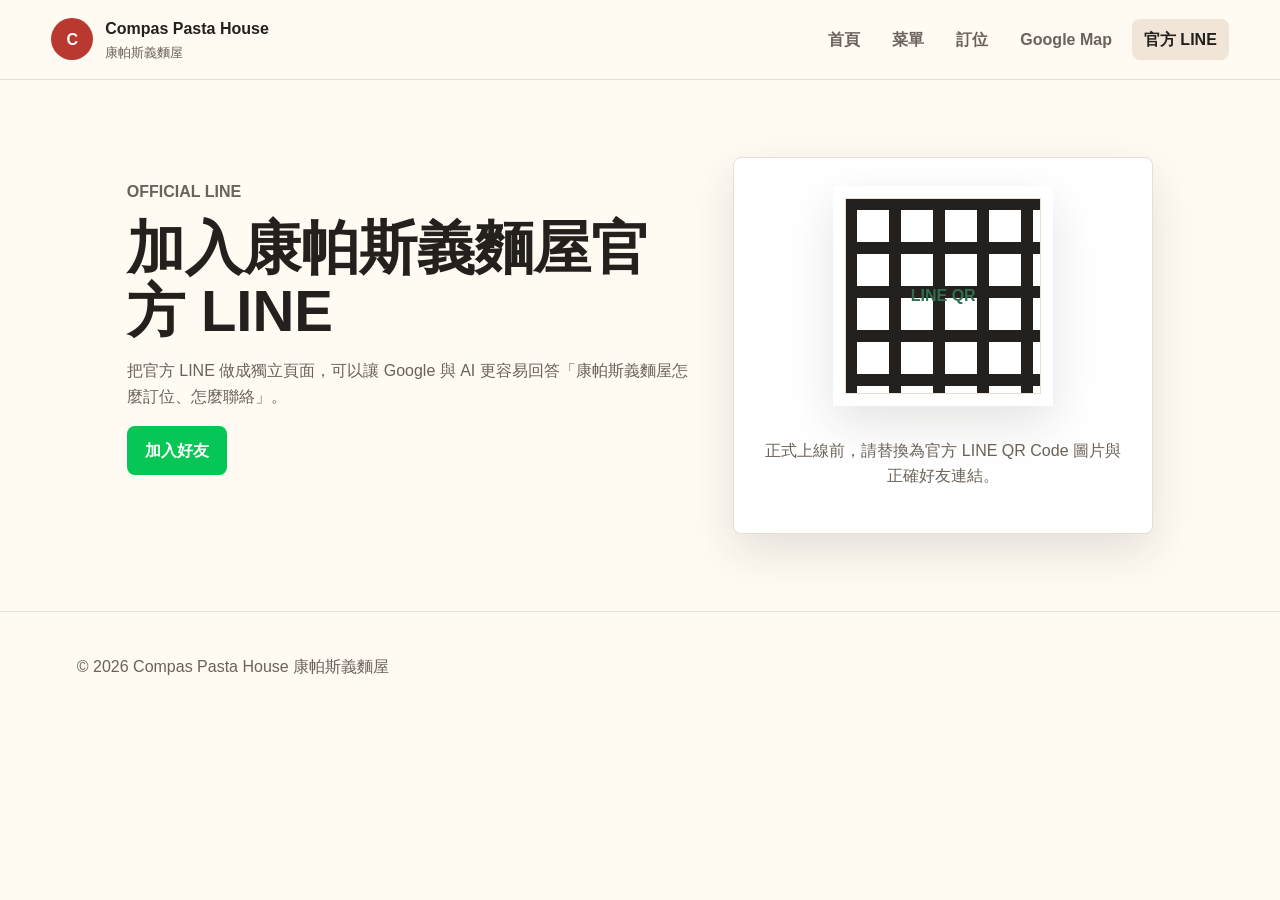
==== compas-official-site/line.html @ 383fa8cd "Initial Compas official website Initial Compas official website" ====
<!doctype html>
<html lang="zh-Hant">
<head>
  <meta charset="utf-8">
  <meta name="viewport" content="width=device-width, initial-scale=1">
  <title>官方 LINE｜Compas Pasta House 康帕斯義麵屋</title>
  <meta name="description" content="加入 Compas Pasta House 康帕斯義麵屋官方 LINE，接收訂位、菜單、優惠與店舖最新消息。">
  <link rel="canonical" href="https://example.com/line.html">
  <link rel="stylesheet" href="assets/styles.css">
</head>
<body>
  <header class="site-header">
    <a class="brand" href="index.html"><span class="brand-mark">C</span><span><strong>Compas Pasta House</strong><small>康帕斯義麵屋</small></span></a>
    <button class="nav-toggle" type="button" aria-label="開啟選單" aria-expanded="false">☰</button>
    <nav class="site-nav" aria-label="主要導覽">
      <a href="index.html">首頁</a>
      <a href="menu.html">菜單</a>
      <a href="reservation.html">訂位</a>
      <a href="location.html">Google Map</a>
      <a class="active" href="line.html">官方 LINE</a>
    </nav>
  </header>

  <main class="page line-page">
    <section class="page-heading">
      <p class="section-label">Official LINE</p>
      <h1>加入康帕斯義麵屋官方 LINE</h1>
      <p>把官方 LINE 做成獨立頁面，可以讓 Google 與 AI 更容易回答「康帕斯義麵屋怎麼訂位、怎麼聯絡」。</p>
      <a class="button line-button" href="https://line.me/R/ti/p/@請替換官方line" target="_blank" rel="noopener">加入好友</a>
    </section>

    <section class="line-box" aria-label="官方 LINE QR Code 區">
      <div class="qr-placeholder">LINE QR</div>
      <p>正式上線前，請替換為官方 LINE QR Code 圖片與正確好友連結。</p>
    </section>
  </main>

  <footer class="site-footer">
    <p>© 2026 Compas Pasta House 康帕斯義麵屋</p>
  </footer>
  <script src="assets/script.js"></script>
</body>
</html>
---- compas-official-site/assets/styles.css ----
:root {
  --ink: #23201d;
  --muted: #6b6259;
  --paper: #fffaf2;
  --surface: #ffffff;
  --tomato: #b9382f;
  --basil: #2f6f4f;
  --wheat: #e9c46a;
  --line: #e9dfd1;
  --shadow: 0 18px 45px rgba(35, 32, 29, 0.12);
}

* { box-sizing: border-box; }

body {
  margin: 0;
  font-family: -apple-system, BlinkMacSystemFont, "Segoe UI", "Noto Sans TC", "PingFang TC", sans-serif;
  color: var(--ink);
  background: var(--paper);
  line-height: 1.6;
}

a { color: inherit; text-decoration: none; }

.site-header {
  position: sticky;
  top: 0;
  z-index: 20;
  display: flex;
  align-items: center;
  justify-content: space-between;
  gap: 24px;
  padding: 16px clamp(20px, 4vw, 56px);
  background: rgba(255, 250, 242, 0.94);
  border-bottom: 1px solid var(--line);
  backdrop-filter: blur(14px);
}

.brand {
  display: inline-flex;
  align-items: center;
  gap: 12px;
  min-width: 230px;
}

.brand-mark {
  display: grid;
  place-items: center;
  width: 42px;
  height: 42px;
  color: #fff;
  background: var(--tomato);
  border-radius: 50%;
  font-weight: 800;
}

.brand strong, .brand small { display: block; }
.brand small { color: var(--muted); }

.site-nav {
  display: flex;
  align-items: center;
  gap: 8px;
  flex-wrap: wrap;
}

.site-nav a {
  padding: 8px 12px;
  border-radius: 8px;
  color: var(--muted);
  font-weight: 700;
}

.site-nav a:hover, .site-nav a.active {
  color: var(--ink);
  background: #f0e5d7;
}

.nav-toggle { display: none; }

.hero {
  display: grid;
  grid-template-columns: minmax(0, 0.95fr) minmax(320px, 1fr);
  align-items: center;
  gap: clamp(28px, 5vw, 72px);
  min-height: calc(100vh - 74px);
  padding: clamp(36px, 6vw, 88px) clamp(20px, 6vw, 80px);
}

.hero h1 {
  margin: 0;
  font-size: clamp(48px, 8vw, 108px);
  line-height: 0.95;
  letter-spacing: 0;
}

.eyebrow, .section-label {
  margin: 0 0 12px;
  color: var(--tomato);
  font-weight: 800;
  text-transform: uppercase;
}

.hero-subtitle {
  max-width: 620px;
  color: var(--muted);
  font-size: clamp(18px, 2vw, 24px);
}

.hero-actions {
  display: flex;
  gap: 12px;
  flex-wrap: wrap;
  margin-top: 28px;
}

.button {
  display: inline-flex;
  align-items: center;
  justify-content: center;
  min-height: 46px;
  padding: 12px 18px;
  border: 0;
  border-radius: 8px;
  font-weight: 800;
  cursor: pointer;
}

.button.primary { color: #fff; background: var(--tomato); }
.button.secondary { color: var(--ink); background: #f0e5d7; }
.button.full { width: 100%; }
.line-button { color: #fff; background: #06c755; }

.hero-image {
  width: 100%;
  max-height: 680px;
  object-fit: contain;
  filter: drop-shadow(0 28px 40px rgba(35, 32, 29, 0.18));
}

.section, .page {
  padding: clamp(40px, 6vw, 80px) clamp(20px, 6vw, 80px);
}

.intro {
  display: grid;
  grid-template-columns: minmax(240px, 0.8fr) minmax(300px, 1.2fr);
  gap: 36px;
  background: #fff;
  border-top: 1px solid var(--line);
  border-bottom: 1px solid var(--line);
}

.intro h2, .page-heading h1 {
  margin: 0;
  font-size: clamp(32px, 5vw, 58px);
  line-height: 1.08;
}

.intro p, .page-heading p { color: var(--muted); }

.feature-grid {
  display: grid;
  grid-template-columns: repeat(4, minmax(0, 1fr));
  gap: 16px;
}

.feature-card, .menu-item, .info-panel, .line-box {
  background: var(--surface);
  border: 1px solid var(--line);
  border-radius: 8px;
  box-shadow: var(--shadow);
}

.feature-card {
  min-height: 240px;
  padding: 22px;
}

.feature-card span {
  color: var(--basil);
  font-weight: 900;
}

.feature-card p, .menu-item p, .form-note, .line-box p { color: var(--muted); }

.page {
  max-width: 1180px;
  margin: 0 auto;
}

.page-heading {
  max-width: 780px;
  margin-bottom: 36px;
}

.menu-section + .menu-section { margin-top: 40px; }

.menu-list {
  display: grid;
  grid-template-columns: repeat(2, minmax(0, 1fr));
  gap: 16px;
}

.menu-list.compact {
  grid-template-columns: repeat(4, minmax(0, 1fr));
}

.menu-item {
  padding: 22px;
}

.menu-item h3 { margin-top: 0; }
.menu-item strong { color: var(--tomato); }

.two-column {
  display: grid;
  grid-template-columns: minmax(280px, 0.8fr) minmax(320px, 1fr);
  gap: 42px;
  align-items: start;
}

.reservation-form {
  display: grid;
  gap: 14px;
  padding: 24px;
  background: #fff;
  border: 1px solid var(--line);
  border-radius: 8px;
  box-shadow: var(--shadow);
}

.reservation-form label {
  display: grid;
  gap: 6px;
  font-weight: 800;
}

input, select, textarea {
  width: 100%;
  padding: 12px 14px;
  border: 1px solid #d8cbbd;
  border-radius: 8px;
  font: inherit;
  background: #fffaf6;
}

.location-layout {
  display: grid;
  grid-template-columns: minmax(280px, 0.75fr) minmax(320px, 1.25fr);
  gap: 20px;
}

.info-panel { padding: 24px; }

dl { display: grid; gap: 10px; }
dt { color: var(--muted); font-weight: 800; }
dd { margin: 0 0 10px; }

.map-embed {
  min-height: 420px;
  overflow: hidden;
  border: 1px solid var(--line);
  border-radius: 8px;
  background: #eee2d4;
}

.map-embed iframe {
  width: 100%;
  height: 100%;
  min-height: 420px;
  border: 0;
}

.line-page {
  display: grid;
  grid-template-columns: minmax(280px, 1fr) minmax(280px, 420px);
  gap: 36px;
  align-items: center;
}

.line-box {
  display: grid;
  place-items: center;
  gap: 16px;
  min-height: 360px;
  padding: 28px;
  text-align: center;
}

.qr-placeholder {
  display: grid;
  place-items: center;
  width: 220px;
  height: 220px;
  color: var(--basil);
  background:
    linear-gradient(90deg, var(--ink) 12px, transparent 12px) 0 0 / 44px 44px,
    linear-gradient(var(--ink) 12px, transparent 12px) 0 0 / 44px 44px,
    #fff;
  border: 12px solid #fff;
  box-shadow: inset 0 0 0 1px var(--line), var(--shadow);
  font-weight: 900;
}

.site-footer {
  display: flex;
  justify-content: space-between;
  gap: 16px;
  flex-wrap: wrap;
  padding: 26px clamp(20px, 6vw, 80px);
  color: var(--muted);
  border-top: 1px solid var(--line);
}

@media (max-width: 860px) {
  .site-header { align-items: flex-start; }
  .nav-toggle {
    display: inline-flex;
    align-items: center;
    justify-content: center;
    width: 42px;
    height: 42px;
    border: 1px solid var(--line);
    border-radius: 8px;
    background: #fff;
    font-size: 22px;
  }
  .site-nav {
    display: none;
    position: absolute;
    left: 20px;
    right: 20px;
    top: 72px;
    padding: 12px;
    background: #fff;
    border: 1px solid var(--line);
    border-radius: 8px;
    box-shadow: var(--shadow);
  }
  .site-nav.open { display: grid; }
  .hero, .intro, .feature-grid, .two-column, .location-layout, .line-page {
    grid-template-columns: 1fr;
  }
  .hero { min-height: auto; }
  .menu-list, .menu-list.compact { grid-template-columns: 1fr; }
}
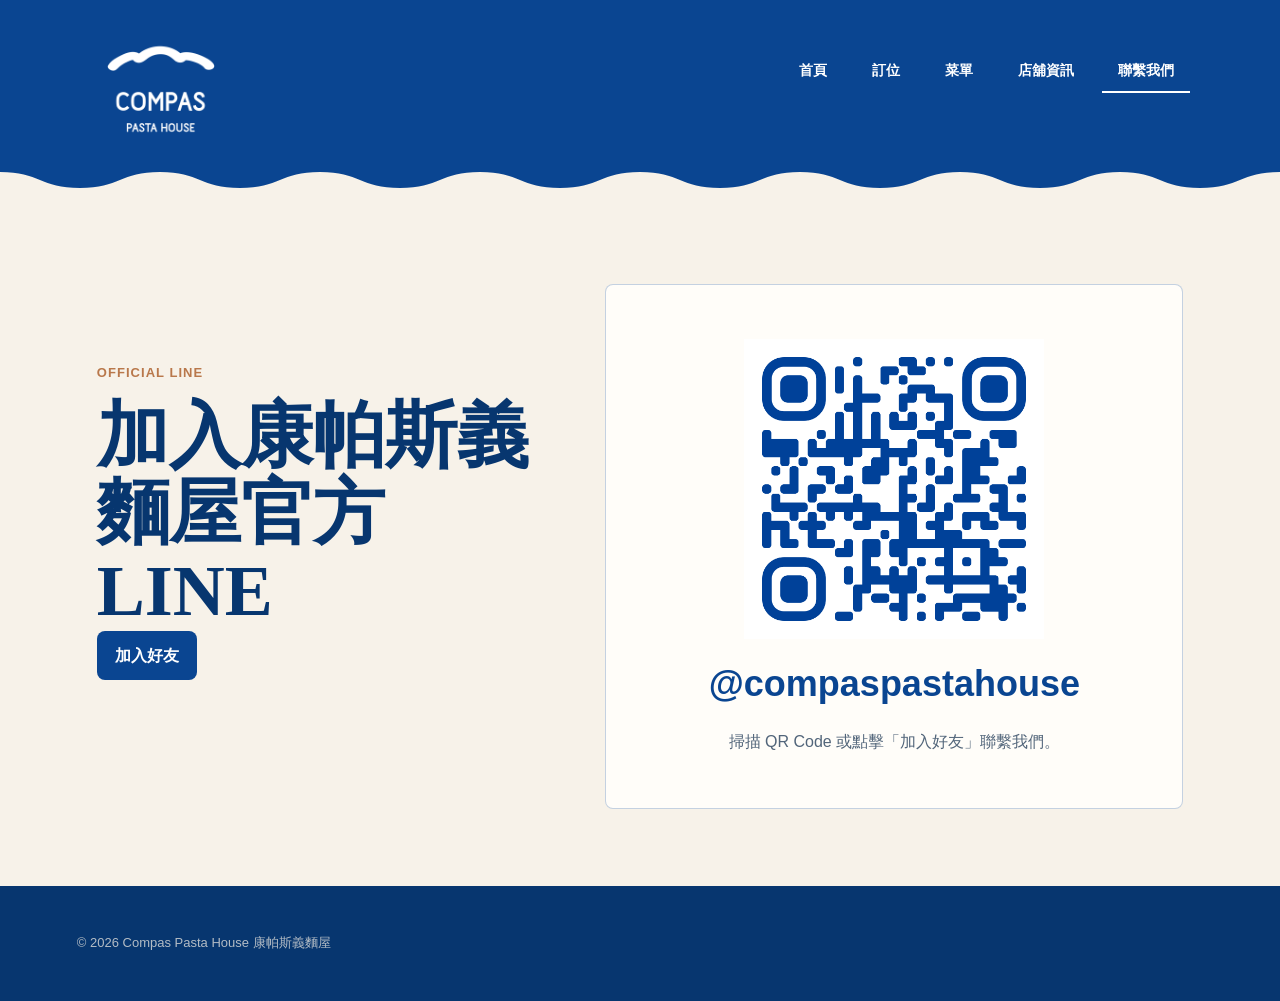
==== commit 8346ee0c: "Publish redesigned Compas official website" ====
--- a/compas-official-site/line.html
+++ b/compas-official-site/line.html
@@ -5,19 +5,20 @@
   <meta name="viewport" content="width=device-width, initial-scale=1">
   <title>官方 LINE｜Compas Pasta House 康帕斯義麵屋</title>
   <meta name="description" content="加入 Compas Pasta House 康帕斯義麵屋官方 LINE，接收訂位、菜單、優惠與店舖最新消息。">
-  <link rel="canonical" href="https://example.com/line.html">
+  <link rel="canonical" href="https://compas-official-site.compaspastahouse.workers.dev/line.html">
   <link rel="stylesheet" href="assets/styles.css">
+  <link rel="stylesheet" href="assets/brand.css?v=20260705g">
 </head>
 <body>
   <header class="site-header">
-    <a class="brand" href="index.html"><span class="brand-mark">C</span><span><strong>Compas Pasta House</strong><small>康帕斯義麵屋</small></span></a>
-    <button class="nav-toggle" type="button" aria-label="開啟選單" aria-expanded="false">☰</button>
+    <a class="brand" href="index.html" aria-label="Compas Pasta House 首頁"><img src="assets/compas-logo-white.png" alt="Compas Pasta House"></a>
+    <button class="nav-toggle" type="button" aria-label="開啟選單" aria-expanded="false"><span></span><span></span><span></span></button>
     <nav class="site-nav" aria-label="主要導覽">
       <a href="index.html">首頁</a>
+      <a href="https://www.opentable.com.tw/restaurant/profile/189215?ref=18649" target="_blank" rel="noopener">訂位</a>
       <a href="menu.html">菜單</a>
-      <a href="reservation.html">訂位</a>
-      <a href="location.html">Google Map</a>
-      <a class="active" href="line.html">官方 LINE</a>
+      <a href="location.html">店舖資訊</a>
+      <a class="active" href="line.html">聯繫我們</a>
     </nav>
   </header>
 
@@ -25,13 +26,13 @@
     <section class="page-heading">
       <p class="section-label">Official LINE</p>
       <h1>加入康帕斯義麵屋官方 LINE</h1>
-      <p>把官方 LINE 做成獨立頁面，可以讓 Google 與 AI 更容易回答「康帕斯義麵屋怎麼訂位、怎麼聯絡」。</p>
-      <a class="button line-button" href="https://line.me/R/ti/p/@請替換官方line" target="_blank" rel="noopener">加入好友</a>
+      <a class="button line-button" href="https://line.me/R/ti/p/%40compaspastahouse" target="_blank" rel="noopener">加入好友</a>
     </section>
 
-    <section class="line-box" aria-label="官方 LINE QR Code 區">
-      <div class="qr-placeholder">LINE QR</div>
-      <p>正式上線前，請替換為官方 LINE QR Code 圖片與正確好友連結。</p>
+    <section class="line-box" aria-label="官方 LINE 帳號">
+      <img class="line-qr" src="assets/line-qr-code.png" alt="康帕斯義麵屋官方 LINE QR Code">
+      <p class="line-id">@compaspastahouse</p>
+      <p>掃描 QR Code 或點擊「加入好友」聯繫我們。</p>
     </section>
   </main>
 
--- a/compas-official-site/assets/styles.css
+++ b/compas-official-site/assets/styles.css
@@ -345,3 +345,696 @@
   .hero { min-height: auto; }
   .menu-list, .menu-list.compact { grid-template-columns: 1fr; }
 }
+
+/* 2026-07 Compas visual direction: menu-inspired blue, ivory, and warm homey accents. */
+@font-face {
+  font-family: "JinXuan Latte";
+  src: local("jf-jinxuanlatte2.0 Book"), local("金萱那提2.0 三分糖");
+  font-style: normal;
+  font-weight: 400;
+}
+
+@font-face {
+  font-family: "JinXuan Latte";
+  src: local("jf-jinxuanlatte2.0 Bold"), local("金萱那提2.0 七分糖");
+  font-style: normal;
+  font-weight: 700;
+}
+
+:root {
+  --ink: #0a4591;
+  --muted: #52657a;
+  --paper: #f7f2e9;
+  --surface: #fffdf9;
+  --navy: #0a4591;
+  --navy-dark: #07366f;
+  --ivory: #f7f2e9;
+  --powder-blue: #dbe6f0;
+  --warm-rose: #ead8ca;
+  --caramel: #b9784b;
+  --sage: #dbe6f0;
+  --basil: #0a4591;
+  --sun: #b9784b;
+  --line: rgba(10, 69, 145, 0.24);
+}
+
+body {
+  font-family: "JinXuan Latte", "Noto Sans TC", "PingFang TC", sans-serif;
+  letter-spacing: 0;
+}
+
+.eyebrow,
+.section-label,
+.menu-kicker,
+.english-name,
+.site-nav,
+.button,
+.text-link,
+.site-footer {
+  font-family: "DINosaur", "Lucida Sans", "Arial Narrow", sans-serif;
+}
+
+.site-header {
+  min-height: 126px;
+  padding: 18px clamp(24px, 5vw, 76px) 30px;
+  background: repeating-linear-gradient(
+    90deg,
+    var(--ivory) 0 156px,
+    var(--powder-blue) 156px 312px
+  );
+}
+
+.site-header::after {
+  bottom: -14px;
+  height: 28px;
+  background: radial-gradient(circle at 28px 0, transparent 27px, var(--navy) 28px) 0 0 / 56px 28px repeat-x;
+}
+
+.brand {
+  width: 132px;
+  min-width: 132px;
+  height: 84px;
+  padding: 0;
+  overflow: visible;
+  background: transparent;
+  border: 0;
+}
+
+.brand img {
+  width: 100%;
+  height: 100%;
+  object-fit: contain;
+  transform: scale(1.18);
+}
+
+.site-nav {
+  padding: 8px 14px;
+  background: rgba(247, 242, 233, 0.86);
+  border-radius: 999px;
+}
+
+.hero {
+  min-height: min(760px, calc(100vh - 126px));
+  color: var(--navy);
+  background: var(--ivory);
+}
+
+.hero::before {
+  top: 34px;
+  right: 34px;
+  bottom: 34px;
+  left: 34px;
+  width: auto;
+  height: auto;
+  border: 2px solid var(--navy);
+  border-radius: 28px;
+  transform: none;
+}
+
+.hero::after { display: none; }
+
+.hero h1 {
+  color: var(--navy);
+  font-family: "JinXuan Latte", "Noto Serif TC", serif;
+  font-size: clamp(54px, 8vw, 102px);
+  line-height: 1.08;
+}
+
+.hero .eyebrow {
+  color: var(--caramel);
+  font-size: 14px;
+}
+
+.brand-wave {
+  width: min(560px, 76vw);
+  height: 22px;
+  margin: 24px auto;
+  background: radial-gradient(circle at 12px -4px, transparent 12px, var(--navy) 13px, var(--navy) 15px, transparent 16px) 0 0 / 24px 20px repeat-x;
+}
+
+.hero-subtitle {
+  margin-top: 0;
+  color: var(--muted);
+}
+
+.hero .text-link { color: var(--navy); border-color: var(--navy); }
+.hero .button.primary { color: var(--ivory); background: var(--navy); }
+.scroll-cue { color: rgba(10, 69, 145, 0.58); }
+.scroll-cue::after { background: rgba(10, 69, 145, 0.4); }
+
+.intro { background: var(--surface); }
+.intro h2,
+.page-heading h1,
+.visit-copy h2 { font-family: "JinXuan Latte", "Noto Serif TC", serif; }
+
+.visit-band { background: var(--warm-rose); }
+.visit-copy p:not(.section-label) { color: var(--navy-dark); line-height: 1.9; }
+.visit-actions a:hover { background: rgba(255, 253, 249, 0.46); }
+
+.line-button { background: var(--navy); }
+
+.menu-page { max-width: 1340px; }
+
+.menu-heading {
+  max-width: none;
+  text-align: center;
+}
+
+.menu-heading h1 {
+  font-family: "DINosaur", "Lucida Sans", "Arial Narrow", sans-serif;
+  font-size: clamp(44px, 7vw, 92px);
+  letter-spacing: 0;
+}
+
+.menu-heading p:last-child { margin-right: auto; margin-left: auto; }
+
+.menu-poster-section {
+  display: grid;
+  justify-items: center;
+  gap: 20px;
+  margin-bottom: clamp(80px, 10vw, 140px);
+}
+
+.menu-poster-section img {
+  display: block;
+  width: min(100%, 900px);
+  height: auto;
+  background: #fff;
+  border: 1px solid var(--line);
+  box-shadow: 0 24px 60px rgba(7, 54, 111, 0.13);
+}
+
+.menu-columns {
+  display: grid;
+  grid-template-columns: minmax(300px, 0.82fr) minmax(460px, 1.18fr);
+  gap: clamp(46px, 7vw, 96px);
+  padding: clamp(28px, 5vw, 68px);
+  background: var(--surface);
+  border: 2px solid var(--navy);
+  border-radius: 28px;
+}
+
+.menu-column + .menu-column {
+  padding-left: clamp(30px, 5vw, 70px);
+  border-left: 1px solid var(--navy);
+}
+
+.menu-section + .menu-section { margin-top: 68px; }
+
+.menu-section h2 {
+  display: inline;
+  color: var(--navy);
+  font-family: "JinXuan Latte", "Noto Sans TC", sans-serif;
+  font-size: 28px;
+}
+
+.menu-kicker {
+  display: inline;
+  margin-right: 8px;
+  color: var(--navy);
+  font-size: 20px;
+  font-style: italic;
+  font-weight: 700;
+}
+
+.menu-list {
+  display: grid;
+  grid-template-columns: 1fr;
+  margin-top: 24px;
+  border-top: 0;
+}
+
+.menu-item {
+  display: grid;
+  grid-template-columns: minmax(0, 1fr) auto;
+  gap: 22px;
+  align-items: start;
+  padding: 14px 0;
+  background: transparent;
+  border: 0;
+}
+
+.menu-item h3 {
+  margin: 0;
+  color: var(--navy);
+  font-size: 20px;
+  line-height: 1.35;
+}
+
+.menu-item p {
+  margin: 2px 0 0;
+  color: var(--muted);
+  font-size: 14px;
+  line-height: 1.55;
+}
+
+.menu-item strong {
+  padding-top: 3px;
+  color: var(--navy);
+  font-family: "DINosaur", "Lucida Sans", sans-serif;
+  font-size: 14px;
+}
+
+.detailed-menu .menu-item { padding: 19px 0; }
+.detailed-menu .menu-item h3 { font-size: 22px; }
+.detailed-menu .menu-item p:not(.english-name) { margin-top: 8px; font-size: 15px; }
+.english-name { color: var(--navy) !important; font-style: italic; font-weight: 700; }
+
+.menu-addons {
+  margin-top: 34px;
+  padding: 22px 0;
+  border-top: 1px solid var(--navy);
+  border-bottom: 1px solid var(--navy);
+}
+
+.menu-addons h2 { margin: 0; color: var(--navy); font-size: 21px; }
+.menu-addons p { margin-bottom: 0; }
+
+.menu-notes {
+  display: flex;
+  justify-content: space-between;
+  gap: 24px;
+  margin-top: 28px;
+  color: var(--navy);
+  font-size: 14px;
+}
+
+.location-layout { align-items: stretch; }
+.info-panel { border: 2px solid var(--navy); }
+.info-panel h2 { font-family: "DINosaur", "Lucida Sans", sans-serif; }
+.info-panel dt { color: var(--navy); }
+
+@media (max-width: 860px) {
+  .site-header {
+    min-height: 100px;
+    background: repeating-linear-gradient(90deg, var(--ivory) 0 92px, var(--powder-blue) 92px 184px);
+  }
+
+  .brand { width: 104px; min-width: 104px; height: 66px; }
+  .site-nav { border-radius: 0; }
+  .hero { min-height: calc(100svh - 100px); padding-right: 32px; padding-left: 32px; }
+  .hero::before { top: 22px; right: 14px; bottom: 22px; left: 14px; border-radius: 18px; }
+  .hero h1 { font-size: clamp(48px, 15vw, 68px); }
+
+  .menu-columns { grid-template-columns: 1fr; padding: 34px 24px; border-radius: 18px; }
+  .menu-column + .menu-column { padding-top: 58px; padding-left: 0; border-top: 1px solid var(--navy); border-left: 0; }
+  .menu-notes { display: grid; gap: 0; }
+  .menu-poster-section { margin-bottom: 76px; }
+}
+
+/* Compas brand refresh: deep blue, warm ivory, and editorial restaurant layout. */
+:root {
+  --ink: #092f63;
+  --muted: #536579;
+  --paper: #f5f0e6;
+  --surface: #fffdf8;
+  --navy: #073f83;
+  --navy-dark: #062e5f;
+  --ivory: #f5f0e6;
+  --sage: #b9ccb7;
+  --sun: #e7bd45;
+  --tomato: #073f83;
+  --basil: #38664f;
+  --wheat: #e7bd45;
+  --line: rgba(7, 63, 131, 0.18);
+  --shadow: 0 18px 45px rgba(6, 46, 95, 0.12);
+}
+
+html { scroll-behavior: smooth; }
+
+body {
+  color: var(--ink);
+  background: var(--ivory);
+  font-family: "Avenir Next", Avenir, "Noto Sans TC", "PingFang TC", sans-serif;
+}
+
+.site-header {
+  position: relative;
+  min-height: 112px;
+  padding: 16px clamp(20px, 4vw, 64px) 25px;
+  background:
+    repeating-linear-gradient(90deg, var(--ivory) 0 86px, var(--sage) 86px 172px);
+  border: 0;
+  backdrop-filter: none;
+}
+
+.site-header::after {
+  position: absolute;
+  right: 0;
+  bottom: -17px;
+  left: 0;
+  z-index: 2;
+  height: 34px;
+  background: radial-gradient(circle at 17px 0, transparent 17px, var(--navy) 18px) 0 0 / 34px 34px repeat-x;
+  content: "";
+  pointer-events: none;
+}
+
+.brand {
+  display: grid;
+  place-items: center;
+  width: 104px;
+  min-width: 104px;
+  height: 72px;
+  padding: 7px 12px;
+  background: var(--surface);
+  border: 1px solid rgba(7, 63, 131, 0.12);
+}
+
+.brand img {
+  width: 100%;
+  height: 100%;
+  object-fit: contain;
+}
+
+.site-nav { gap: clamp(4px, 1vw, 14px); }
+
+.site-nav a {
+  padding: 9px 10px;
+  color: var(--navy-dark);
+  border-radius: 0;
+  font-size: 14px;
+  font-weight: 800;
+  letter-spacing: 0;
+}
+
+.site-nav a:hover,
+.site-nav a.active {
+  color: var(--navy);
+  background: transparent;
+  box-shadow: inset 0 -2px var(--navy);
+}
+
+.site-nav .reserve-link {
+  min-width: 112px;
+  padding: 12px 16px;
+  color: var(--ivory);
+  text-align: center;
+  background: var(--navy);
+  border: 1px solid var(--navy);
+  border-radius: 999px;
+  box-shadow: none;
+}
+
+.site-nav .reserve-link:hover,
+.site-nav .reserve-link.active {
+  color: var(--ivory);
+  background: var(--navy-dark);
+  box-shadow: none;
+}
+
+.hero {
+  position: relative;
+  display: grid;
+  place-items: center;
+  min-height: min(780px, calc(100vh - 112px));
+  padding: clamp(86px, 12vw, 148px) 24px clamp(72px, 9vw, 108px);
+  overflow: hidden;
+  color: var(--ivory);
+  text-align: center;
+  background:
+    linear-gradient(rgba(7, 63, 131, 0.96), rgba(6, 46, 95, 0.98)),
+    radial-gradient(circle at center, var(--navy) 0 1px, transparent 1px) 0 0 / 18px 18px;
+}
+
+.hero::before,
+.hero::after {
+  position: absolute;
+  width: 360px;
+  height: 115px;
+  border: 3px solid rgba(245, 240, 230, 0.16);
+  border-radius: 50%;
+  content: "";
+  transform: rotate(-12deg);
+}
+
+.hero::before { top: 20%; left: -170px; }
+.hero::after { right: -170px; bottom: 17%; }
+
+.hero-inner {
+  position: relative;
+  z-index: 1;
+  display: grid;
+  justify-items: center;
+  max-width: 900px;
+}
+
+.hero-logo {
+  width: clamp(96px, 10vw, 132px);
+  height: clamp(96px, 10vw, 132px);
+  margin-bottom: 20px;
+  padding: 13px;
+  object-fit: contain;
+  background: var(--ivory);
+  border-radius: 50%;
+}
+
+.eyebrow,
+.section-label {
+  margin: 0 0 14px;
+  color: var(--sun);
+  font-size: 13px;
+  font-weight: 900;
+  letter-spacing: 0.12em;
+}
+
+.hero h1 {
+  max-width: 880px;
+  color: var(--ivory);
+  font-family: "Noto Serif TC", "Songti TC", serif;
+  font-size: clamp(48px, 7vw, 88px);
+  line-height: 1.12;
+  font-weight: 700;
+}
+
+.hero-subtitle {
+  max-width: 650px;
+  margin: 24px auto 0;
+  color: rgba(245, 240, 230, 0.82);
+  font-size: clamp(17px, 2vw, 21px);
+}
+
+.hero-actions { justify-content: center; margin-top: 32px; }
+
+.button.light {
+  min-width: 136px;
+  color: var(--navy);
+  background: var(--ivory);
+}
+
+.text-link {
+  display: inline-flex;
+  align-items: center;
+  gap: 10px;
+  min-height: 46px;
+  padding: 10px 8px;
+  color: var(--ivory);
+  border-bottom: 1px solid rgba(245, 240, 230, 0.68);
+  font-weight: 800;
+}
+
+.scroll-cue {
+  position: absolute;
+  bottom: 22px;
+  left: 50%;
+  color: rgba(245, 240, 230, 0.58);
+  font-size: 10px;
+  font-weight: 800;
+  letter-spacing: 0.12em;
+  transform: translateX(-50%);
+}
+
+.scroll-cue::after {
+  display: block;
+  width: 1px;
+  height: 25px;
+  margin: 7px auto 0;
+  background: rgba(245, 240, 230, 0.48);
+  content: "";
+}
+
+.section { padding: clamp(72px, 10vw, 130px) clamp(24px, 8vw, 120px); }
+
+.intro {
+  grid-template-columns: minmax(280px, 0.92fr) minmax(320px, 1.08fr);
+  gap: clamp(48px, 9vw, 130px);
+  background: var(--ivory);
+  border: 0;
+}
+
+.intro .section-label,
+.page-heading .section-label { color: var(--navy); }
+
+.intro h2,
+.page-heading h1,
+.visit-copy h2 {
+  color: var(--navy-dark);
+  font-family: "Noto Serif TC", "Songti TC", serif;
+  font-weight: 700;
+}
+
+.story-copy { padding-top: 29px; }
+.story-copy p { color: var(--muted); }
+
+.story-copy .story-lead {
+  margin-top: 0;
+  color: var(--navy-dark);
+  font-size: clamp(20px, 2vw, 26px);
+  line-height: 1.7;
+}
+
+.underlined-link {
+  display: inline-block;
+  margin-top: 20px;
+  padding-bottom: 4px;
+  color: var(--navy);
+  border-bottom: 2px solid var(--navy);
+  font-weight: 900;
+}
+
+.visit-band {
+  display: grid;
+  grid-template-columns: minmax(300px, 0.85fr) minmax(420px, 1.15fr);
+  gap: clamp(48px, 8vw, 110px);
+  align-items: center;
+  padding: clamp(72px, 9vw, 118px) clamp(24px, 8vw, 120px);
+  background: var(--sage);
+}
+
+.visit-copy h2 {
+  margin: 0;
+  font-size: clamp(38px, 5vw, 68px);
+  line-height: 1.18;
+}
+
+.visit-actions { border-top: 1px solid rgba(6, 46, 95, 0.3); }
+
+.visit-actions a {
+  display: grid;
+  grid-template-columns: 42px 1fr auto;
+  gap: 18px;
+  align-items: center;
+  min-height: 88px;
+  padding: 18px 4px;
+  border-bottom: 1px solid rgba(6, 46, 95, 0.3);
+  transition: padding 180ms ease, background 180ms ease;
+}
+
+.visit-actions a:hover { padding-right: 12px; padding-left: 12px; background: rgba(245, 240, 230, 0.35); }
+.visit-actions span { color: rgba(6, 46, 95, 0.58); font-size: 12px; font-weight: 900; }
+.visit-actions strong { color: var(--navy-dark); font-family: "Noto Serif TC", "Songti TC", serif; font-size: 25px; }
+.visit-actions small { color: var(--navy-dark); font-weight: 800; }
+
+.page {
+  max-width: 1240px;
+  min-height: 70vh;
+  padding-top: clamp(80px, 10vw, 130px);
+}
+
+.page-heading { margin-bottom: 50px; }
+.page-heading h1 { font-size: clamp(42px, 6vw, 72px); }
+.page-heading p { max-width: 680px; }
+
+.feature-card,
+.menu-item,
+.info-panel,
+.line-box,
+.reservation-form {
+  background: var(--surface);
+  border-color: var(--line);
+  box-shadow: none;
+}
+
+.menu-list { gap: 0; border-top: 1px solid var(--line); }
+.menu-item { border-width: 0 0 1px; border-radius: 0; }
+.menu-item strong { color: var(--navy); }
+.menu-section h2 { font-family: "Noto Serif TC", "Songti TC", serif; font-size: 32px; }
+
+.button.primary { color: var(--ivory); background: var(--navy); }
+.button.secondary { color: var(--navy); background: var(--sage); }
+.line-button { color: #fff; background: #06c755; }
+
+input,
+select,
+textarea { border-color: var(--line); background: #fff; }
+
+.map-embed { background: var(--sage); border-color: var(--line); }
+.qr-placeholder { color: var(--navy); }
+
+.site-footer {
+  align-items: center;
+  padding: 34px clamp(24px, 6vw, 80px);
+  color: rgba(245, 240, 230, 0.72);
+  background: var(--navy-dark);
+  border: 0;
+  font-size: 13px;
+}
+
+.site-footer img {
+  width: 54px;
+  height: 54px;
+  padding: 6px;
+  object-fit: contain;
+  background: var(--ivory);
+  border-radius: 50%;
+}
+
+.site-footer a:hover { color: var(--ivory); }
+
+@media (max-width: 860px) {
+  .site-header {
+    min-height: 91px;
+    align-items: center;
+    padding: 10px 20px 18px;
+    background-size: 110px 100%;
+  }
+
+  .site-header::after { bottom: -12px; height: 24px; background-size: 24px 24px; background-image: radial-gradient(circle at 12px 0, transparent 12px, var(--navy) 13px); }
+
+  .brand { width: 82px; min-width: 82px; height: 58px; padding: 5px 9px; }
+
+  .nav-toggle {
+    display: grid;
+    place-content: center;
+    gap: 5px;
+    width: 46px;
+    height: 46px;
+    padding: 0;
+    color: var(--ivory);
+    background: var(--navy);
+    border: 0;
+    border-radius: 50%;
+  }
+
+  .nav-toggle span { display: block; width: 19px; height: 2px; background: currentColor; }
+
+  .site-nav {
+    top: 90px;
+    z-index: 10;
+    padding: 20px;
+    background: var(--ivory);
+    border: 0;
+    border-radius: 0;
+    box-shadow: var(--shadow);
+  }
+
+  .site-nav a { padding: 13px 8px; }
+  .site-nav .reserve-link { margin-top: 8px; }
+
+  .hero { min-height: calc(100svh - 91px); padding-top: 76px; }
+  .hero::before, .hero::after { width: 230px; height: 75px; }
+  .hero h1 { font-size: clamp(43px, 13vw, 64px); }
+  .hero-subtitle { max-width: 330px; }
+
+  .intro,
+  .visit-band { grid-template-columns: 1fr; }
+
+  .story-copy { padding-top: 0; }
+  .visit-actions { min-width: 0; }
+  .visit-actions a { grid-template-columns: 32px 1fr; }
+  .visit-actions small { grid-column: 2; margin-top: -18px; }
+
+  .page { padding-top: 72px; }
+  .menu-list { grid-template-columns: 1fr; }
+  .site-footer { justify-content: center; text-align: center; }
+}
--- a/compas-official-site/assets/brand.css
+++ b/compas-official-site/assets/brand.css
@@ -0,0 +1,603 @@
+@font-face {
+  font-family: "JinXuan Latte";
+  src: local("jf-jinxuanlatte2.0 Book"), local("金萱那提2.0 三分糖");
+  font-style: normal;
+  font-weight: 400;
+}
+
+@font-face {
+  font-family: "JinXuan Latte";
+  src: local("jf-jinxuanlatte2.0 Bold"), local("金萱那提2.0 七分糖");
+  font-style: normal;
+  font-weight: 700;
+}
+
+:root {
+  --ink: #0a4591;
+  --muted: #52657a;
+  --paper: #f7f2e9;
+  --surface: #fffdf9;
+  --navy: #0a4591;
+  --navy-dark: #07366f;
+  --ivory: #f7f2e9;
+  --powder-blue: #dbe6f0;
+  --warm-rose: #ead8ca;
+  --caramel: #b9784b;
+  --sage: #dbe6f0;
+  --basil: #0a4591;
+  --sun: #b9784b;
+  --line: rgba(10, 69, 145, 0.24);
+}
+
+body {
+  color: var(--ink);
+  background: var(--ivory);
+  font-family: "JinXuan Latte", "Noto Sans TC", "PingFang TC", sans-serif;
+  letter-spacing: 0;
+}
+
+button,
+input,
+select,
+textarea {
+  font-family: inherit;
+}
+
+.eyebrow,
+.section-label,
+.menu-kicker,
+.english-name,
+.site-nav,
+.button,
+.text-link,
+.site-footer {
+  font-family: "JinXuan Latte", "Noto Sans TC", "PingFang TC", sans-serif;
+}
+
+.site-header {
+  position: relative;
+  min-height: 154px;
+  padding: 18px clamp(32px, 7vw, 110px) 34px;
+  background: var(--navy);
+  border: 0;
+  backdrop-filter: none;
+}
+
+.site-header::after {
+  position: absolute;
+  right: 0;
+  bottom: -36px;
+  left: 0;
+  z-index: 2;
+  height: 38px;
+  background: url("header-wave.svg") 0 0 / 320px 38px repeat-x;
+  content: "";
+  pointer-events: none;
+}
+
+.brand {
+  position: relative;
+  z-index: 3;
+  display: grid;
+  place-items: center;
+  width: 142px;
+  min-width: 142px;
+  height: 104px;
+  padding: 0;
+  overflow: visible;
+  background: transparent;
+  border: 0;
+}
+
+.brand img {
+  width: 100%;
+  height: 100%;
+  object-fit: contain;
+  transform: none;
+}
+
+.site-nav {
+  gap: clamp(4px, 1vw, 14px);
+  padding: 0;
+  background: transparent;
+  border-radius: 0;
+}
+
+.site-nav a {
+  padding: 12px 16px;
+  color: #fff;
+  border-radius: 0;
+  font-size: 14px;
+  font-weight: 700;
+}
+
+.site-nav a:hover,
+.site-nav a.active {
+  color: #fff;
+  background: transparent;
+  box-shadow: inset 0 -2px #fff;
+}
+
+.hero {
+  position: relative;
+  display: grid;
+  grid-template-columns: 1fr;
+  place-items: center;
+  min-height: min(680px, calc(88vh - 110px));
+  padding: 96px 32px 82px;
+  overflow: hidden;
+  color: #fff;
+  text-align: center;
+  background: #1c1b19;
+}
+
+.hero::before { display: none; }
+
+.hero::after {
+  position: absolute;
+  inset: 0;
+  z-index: 1;
+  display: block;
+  width: auto;
+  height: auto;
+  background: linear-gradient(180deg, rgba(7, 25, 48, 0.22), rgba(5, 20, 38, 0.67));
+  border: 0;
+  border-radius: 0;
+  content: "";
+  transform: none;
+}
+
+.hero-photo {
+  position: absolute;
+  inset: 0;
+  width: 100%;
+  height: 100%;
+  object-fit: cover;
+  object-position: center 68%;
+}
+
+.hero-inner { position: relative; z-index: 2; display: grid; justify-items: center; width: min(100%, 940px); max-width: 940px; }
+
+.hero h1 {
+  width: 100%;
+  max-width: 920px;
+  margin: 0;
+  color: #fff;
+  font-family: "JinXuan Latte", "Noto Serif TC", serif;
+  font-size: clamp(54px, 8vw, 102px);
+  line-height: 1.08;
+  font-weight: 700;
+}
+
+.hero h1 span { display: block; white-space: nowrap; }
+
+.eyebrow,
+.section-label { color: var(--caramel); font-size: 13px; font-weight: 700; letter-spacing: 0.08em; }
+.hero .eyebrow { color: #f2c29d; font-size: 14px; }
+
+.brand-wave {
+  display: none;
+}
+
+.hero-subtitle { max-width: 680px; margin: 26px auto 0; color: rgba(255, 255, 255, 0.9); font-size: 20px; text-shadow: 0 2px 16px rgba(0, 0, 0, 0.42); }
+.hero-actions { justify-content: center; margin-top: 32px; }
+.hero .text-link { color: #fff; border-color: rgba(255, 255, 255, 0.75); }
+.hero .button.light { color: var(--navy); background: var(--ivory); }
+.scroll-cue { z-index: 2; color: rgba(255, 255, 255, 0.72); }
+.scroll-cue::after { background: rgba(255, 255, 255, 0.55); }
+
+.photo-story {
+  display: grid;
+  grid-template-columns: repeat(12, minmax(0, 1fr));
+  grid-auto-flow: dense;
+  gap: 12px;
+  padding: 12px;
+  color: #fff;
+  background: var(--navy);
+}
+
+.photo-story figure {
+  position: relative;
+  min-height: 420px;
+  margin: 0;
+  overflow: hidden;
+}
+
+.photo-story img {
+  width: 100%;
+  height: 100%;
+  object-fit: cover;
+}
+
+.photo-interior { grid-column: span 7; }
+.photo-menu { grid-column: span 5; }
+.photo-spread { grid-column: span 4; }
+.photo-pasta { grid-column: span 4; }
+.photo-cheese { grid-column: span 4; }
+.photo-interior img { object-position: center 54%; }
+.photo-menu img { object-position: center 57%; }
+.photo-spread img { object-position: center; }
+.photo-pasta img { object-position: center 58%; }
+.photo-cheese img { object-position: center; }
+
+.photo-story figcaption {
+  position: absolute;
+  right: 26px;
+  bottom: 24px;
+  left: 26px;
+  padding-top: 36px;
+  color: #fff;
+  background: linear-gradient(transparent, rgba(0, 0, 0, 0.5));
+  font-size: 17px;
+}
+
+.intro { background: var(--surface); }
+.intro,
+.visit-band {
+  position: relative;
+  isolation: isolate;
+  overflow: hidden;
+}
+
+.story-title,
+.story-copy,
+.visit-copy,
+.visit-actions {
+  position: relative;
+  z-index: 2;
+}
+
+.pasta-accent {
+  position: absolute;
+  z-index: 1;
+  overflow: hidden;
+  pointer-events: none;
+  user-select: none;
+}
+
+.pasta-accent img {
+  position: absolute;
+  display: block;
+  max-width: none;
+  height: auto;
+}
+
+.story-watermark {
+  bottom: -22px;
+  left: -34px;
+  width: 300px;
+  height: 280px;
+  opacity: 0.12;
+  transform: rotate(-12deg);
+}
+
+.story-watermark img { top: -410px; left: -270px; width: 800px; }
+
+.story-watermark-twist {
+  top: -34px;
+  left: 31%;
+  width: 280px;
+  height: 238px;
+  opacity: 0.1;
+  transform: rotate(9deg);
+}
+
+.story-watermark-twist img { top: -260px; left: -180px; width: 600px; }
+
+.story-watermark-fold {
+  right: -38px;
+  bottom: 6px;
+  width: 320px;
+  height: 300px;
+  opacity: 0.1;
+  transform: rotate(-8deg);
+}
+
+.story-watermark-fold img { top: -300px; left: -210px; width: 900px; }
+
+.pasta-outline-cluster {
+  position: absolute;
+  top: 34px;
+  bottom: 34px;
+  left: 50%;
+  z-index: 1;
+  width: 90px;
+  transform: translateX(-50%);
+  pointer-events: none;
+}
+
+.pasta-outline {
+  position: absolute;
+  display: block;
+  overflow: hidden;
+  opacity: 0.78;
+  transform-origin: 50% 20%;
+  animation: outline-sway 5.8s ease-in-out infinite alternate;
+}
+
+.pasta-outline img { position: absolute; display: block; max-width: none; width: 130px; height: auto; }
+.outline-shell { top: 64px; left: -18px; width: 58px; height: 72px; animation-delay: -1.4s; }
+.outline-shell img { top: -48px; left: -38px; }
+.outline-twist { top: 218px; right: 4px; width: 56px; height: 100px; animation-duration: 6.6s; animation-delay: -3.2s; }
+.outline-twist img { top: -34px; left: -37px; }
+.outline-fold { top: 354px; left: -30px; width: 56px; height: 84px; animation-duration: 7.2s; animation-delay: -4.6s; }
+.outline-fold img { top: -44px; left: -36px; }
+
+@keyframes outline-sway {
+  from { transform: translateY(0) rotate(-4deg); }
+  to { transform: translateY(-6px) rotate(4deg); }
+}
+.intro h2,
+.page-heading h1,
+.visit-copy h2 { color: var(--navy-dark); font-family: "JinXuan Latte", "Noto Serif TC", serif; }
+.visit-band { background: var(--warm-rose); }
+.visit-copy p:not(.section-label) { color: var(--navy-dark); line-height: 1.9; }
+.visit-band { grid-template-columns: minmax(0, 1fr) minmax(300px, 500px); gap: 56px; }
+.visit-copy h2 { font-size: 38px; white-space: normal; }
+.visit-copy h2 span { display: block; }
+.visit-actions { width: min(100%, 500px); min-width: 0; justify-self: start; }
+.visit-actions a { grid-template-columns: 32px minmax(0, 1fr) minmax(90px, auto); }
+.visit-actions strong { min-width: 0; }
+.visit-actions small { white-space: nowrap; text-align: right; }
+.visit-actions a:hover { background: rgba(255, 253, 249, 0.46); }
+.line-button { background: var(--navy); }
+.line-id {
+  margin: 0;
+  color: var(--navy) !important;
+  font-family: inherit;
+  font-size: clamp(24px, 3vw, 36px);
+  font-weight: 700;
+}
+
+.line-page { grid-template-columns: minmax(0, 0.9fr) minmax(360px, 1.1fr); }
+.line-qr { display: block; width: min(100%, 300px); height: auto; }
+.line-box { min-height: 520px; padding: clamp(28px, 5vw, 54px); }
+.line-box > p:last-child { margin: 0; }
+
+.page { max-width: 1240px; padding-top: clamp(80px, 10vw, 130px); }
+.page-heading .section-label { color: var(--caramel); }
+.page-heading h1 { font-size: clamp(42px, 6vw, 72px); }
+
+.menu-page { max-width: 1340px; }
+.menu-heading { max-width: none; text-align: center; }
+.menu-heading h1 { font-family: inherit; font-size: clamp(44px, 7vw, 92px); }
+.menu-heading p:last-child { margin-right: auto; margin-left: auto; }
+.menu-title-rule { width: min(220px, 40vw); height: 2px; margin: 30px auto; background: var(--navy); }
+
+.menu-tabs {
+  display: flex;
+  gap: 8px;
+  margin: 0 0 34px;
+  padding: 8px;
+  overflow-x: auto;
+  background: var(--surface);
+  border-top: 1px solid var(--line);
+  border-bottom: 1px solid var(--line);
+  scrollbar-width: none;
+}
+
+.menu-tabs::-webkit-scrollbar { display: none; }
+
+.menu-tabs a {
+  flex: 1 0 auto;
+  padding: 12px 18px;
+  color: var(--navy-dark);
+  text-align: center;
+  font-weight: 700;
+}
+
+.menu-tabs a:hover { background: var(--powder-blue); }
+.menu-tabs span { font-family: inherit; text-transform: uppercase; }
+
+.menu-poster-section {
+  display: grid;
+  justify-items: center;
+  gap: 20px;
+  margin-bottom: clamp(80px, 10vw, 140px);
+}
+
+.menu-poster-section img {
+  display: block;
+  width: min(100%, 980px);
+  height: auto;
+  background: #fff;
+  border: 1px solid var(--line);
+  box-shadow: 0 24px 60px rgba(7, 54, 111, 0.13);
+}
+
+.menu-categories { border-bottom: 2px solid var(--navy); }
+
+.menu-category {
+  display: grid;
+  grid-template-columns: minmax(300px, 0.72fr) minmax(0, 1.28fr);
+  gap: clamp(36px, 6vw, 86px);
+  padding: clamp(48px, 7vw, 92px) 0;
+  border-top: 2px solid var(--navy);
+  scroll-margin-top: 76px;
+}
+
+.menu-category-media {
+  position: relative;
+  align-self: start;
+  min-height: 520px;
+  overflow: hidden;
+  background: var(--navy);
+}
+
+.menu-category-media::after {
+  position: absolute;
+  inset: 45% 0 0;
+  background: linear-gradient(transparent, rgba(3, 24, 50, 0.78));
+  content: "";
+}
+
+.menu-category-media img { display: block; width: 100%; height: 520px; object-fit: cover; }
+.menu-category-media > div { position: absolute; right: 28px; bottom: 26px; left: 28px; z-index: 1; color: #fff; }
+.menu-category-media p { margin: 0 0 4px; font-size: 18px; font-style: italic; font-weight: 700; }
+.menu-category-media h2 { margin: 0; color: #fff; font-size: clamp(38px, 5vw, 64px); line-height: 1.05; }
+#starters .menu-category-media img { object-position: 44% center; }
+#pasta .menu-category-media img { object-position: center; }
+#drinks .menu-category-media img { object-position: 88% center; }
+#desserts .menu-category-media img { object-position: 42% center; }
+
+.menu-category-content { min-width: 0; }
+.menu-category .menu-list { margin: 0; border: 0; }
+.menu-category .menu-item { padding: 22px 0; border-bottom: 1px dashed rgba(10, 69, 145, 0.46); }
+.menu-category .menu-item:first-child { padding-top: 0; }
+.menu-category .menu-item:last-child { border-bottom: 0; }
+.menu-category .menu-item h3 { font-size: 22px; }
+.menu-category .menu-item p:not(.english-name) { max-width: 680px; }
+.menu-category .menu-addons { margin-top: 28px; }
+
+.menu-columns {
+  display: grid;
+  grid-template-columns: minmax(300px, 0.82fr) minmax(460px, 1.18fr);
+  gap: clamp(46px, 7vw, 96px);
+  padding: clamp(28px, 5vw, 68px);
+  background: var(--surface);
+  border: 2px solid var(--navy);
+  border-radius: 28px;
+}
+
+.menu-column + .menu-column { padding-left: clamp(30px, 5vw, 70px); border-left: 1px solid var(--navy); }
+.menu-section + .menu-section { margin-top: 68px; }
+.menu-section h2 { display: inline; color: var(--navy); font-family: "JinXuan Latte", sans-serif; font-size: 28px; }
+
+.menu-kicker {
+  display: inline;
+  margin-right: 8px;
+  color: var(--navy);
+  font-size: 20px;
+  font-style: italic;
+  font-weight: 700;
+}
+
+.menu-list { display: grid; grid-template-columns: 1fr; gap: 0; margin-top: 24px; border: 0; }
+
+.menu-item {
+  display: grid;
+  grid-template-columns: minmax(0, 1fr) auto;
+  gap: 22px;
+  align-items: start;
+  min-height: auto;
+  padding: 14px 0;
+  background: transparent;
+  border: 0;
+  border-radius: 0;
+  box-shadow: none;
+}
+
+.menu-item h3 { margin: 0; color: var(--navy); font-size: 20px; line-height: 1.35; }
+.menu-item p { margin: 2px 0 0; color: var(--muted); font-size: 14px; line-height: 1.55; }
+.menu-item strong { padding-top: 3px; color: var(--navy); font-family: inherit; font-size: 14px; }
+.detailed-menu .menu-item { padding: 19px 0; }
+.detailed-menu .menu-item h3 { font-size: 22px; }
+.detailed-menu .menu-item p:not(.english-name) { margin-top: 8px; font-size: 15px; }
+.english-name { color: var(--navy) !important; font-style: italic; font-weight: 700; }
+
+.menu-addons { margin-top: 34px; padding: 22px 0; border-top: 1px solid var(--navy); border-bottom: 1px solid var(--navy); }
+.menu-addons h2 { margin: 0; color: var(--navy); font-size: 21px; }
+.menu-addons p { margin-bottom: 0; }
+
+.menu-notes {
+  display: flex;
+  justify-content: space-between;
+  gap: 24px;
+  margin-top: 28px;
+  color: var(--navy);
+  font-size: 14px;
+}
+
+.location-layout { align-items: stretch; }
+.info-panel { background: var(--surface); border: 2px solid var(--navy); box-shadow: none; }
+.info-panel h2 { font-family: inherit; }
+.info-panel dt { color: var(--navy); }
+.map-embed { background: var(--powder-blue); }
+
+.button.primary { color: var(--ivory); background: var(--navy); }
+.button.secondary { color: var(--navy); background: var(--powder-blue); }
+.site-footer img { background: var(--ivory); }
+
+@media (max-width: 980px) {
+  .visit-band { grid-template-columns: 1fr; }
+  .visit-actions { width: min(100%, 620px); }
+  .pasta-outline-cluster { top: 34px; right: 18px; bottom: auto; left: auto; width: 76px; height: 172px; transform: none; }
+  .outline-shell { top: 0; left: 0; }
+  .outline-twist { top: 52px; right: 0; }
+  .outline-fold { top: 112px; left: 2px; }
+  .pasta-outline { opacity: 0.52; }
+}
+
+@media (max-width: 860px) {
+  .site-header {
+    min-height: 118px;
+    align-items: center;
+    padding: 10px 20px 20px;
+    background: var(--navy);
+  }
+
+  .site-header::after { bottom: -26px; height: 28px; background-image: url("header-wave.svg"); background-size: 236px 28px; }
+  .brand { width: 112px; min-width: 112px; height: 82px; padding: 0; }
+  .site-nav { top: 117px; padding: 20px; background: var(--ivory); border-radius: 0; }
+  .site-nav a { color: var(--navy-dark); }
+  .site-nav a:hover,
+  .site-nav a.active { color: var(--navy); box-shadow: inset 0 -2px var(--navy); }
+  .nav-toggle { color: #fff; background: transparent; border: 1px solid rgba(255, 255, 255, 0.7); }
+  .hero { min-height: calc(100svh - 118px); padding-right: 32px; padding-left: 32px; }
+  .hero h1 { font-size: clamp(40px, 11.5vw, 62px); }
+  .hero-subtitle { max-width: 340px; font-size: 17px; }
+  .hero-photo { object-position: 56% 68%; }
+
+  .photo-story { grid-template-columns: 1fr; }
+  .photo-story figure { grid-column: auto; min-height: 480px; }
+
+  .line-page {
+    grid-template-columns: minmax(0, 1fr);
+    gap: 30px;
+    width: 100%;
+    padding: 72px 20px 54px;
+    overflow: hidden;
+  }
+  .line-page .page-heading { min-width: 0; margin-bottom: 0; }
+  .line-page .page-heading h1 {
+    max-width: 100%;
+    font-size: clamp(36px, 11vw, 46px);
+    line-height: 1.12;
+    overflow-wrap: anywhere;
+  }
+  .line-page .line-button { margin-top: 22px; }
+  .line-box {
+    width: 100%;
+    min-width: 0;
+    min-height: auto;
+    gap: 14px;
+    padding: 26px 18px;
+  }
+  .line-qr { width: min(100%, 260px); }
+  .line-id {
+    max-width: 100%;
+    font-size: clamp(21px, 6.8vw, 27px);
+    line-height: 1.25;
+    overflow-wrap: anywhere;
+  }
+  .line-box > p:last-child { font-size: 15px; line-height: 1.7; }
+  .menu-category { grid-template-columns: 1fr; gap: 30px; }
+  .menu-category-media { min-height: 380px; }
+  .menu-category-media img { height: 380px; }
+  .menu-columns { grid-template-columns: 1fr; padding: 34px 24px; border-radius: 18px; }
+  .menu-column + .menu-column { padding-top: 58px; padding-left: 0; border-top: 1px solid var(--navy); border-left: 0; }
+  .menu-notes { display: grid; gap: 0; }
+  .menu-tabs { position: sticky; top: 0; z-index: 8; margin-right: -20px; margin-left: -20px; }
+  .menu-tabs a { padding: 11px 14px; }
+  .visit-band { grid-template-columns: 1fr; }
+  .visit-copy h2 { font-size: 34px; white-space: normal; }
+  .line-id { font-size: clamp(21px, 6.8vw, 27px); }
+  .story-watermark { bottom: -70px; left: -90px; opacity: 0.07; transform: scale(0.72) rotate(-12deg); }
+  .story-watermark-twist { top: -72px; left: 34%; opacity: 0.06; transform: scale(0.64) rotate(9deg); }
+  .story-watermark-fold { right: -124px; bottom: 34%; opacity: 0.06; transform: scale(0.6) rotate(-8deg); }
+  .pasta-outline-cluster { top: 24px; right: 4px; opacity: 0.72; transform: scale(0.82); transform-origin: top right; }
+}
+
+@media (prefers-reduced-motion: reduce) {
+  .pasta-outline { animation: none; }
+}
